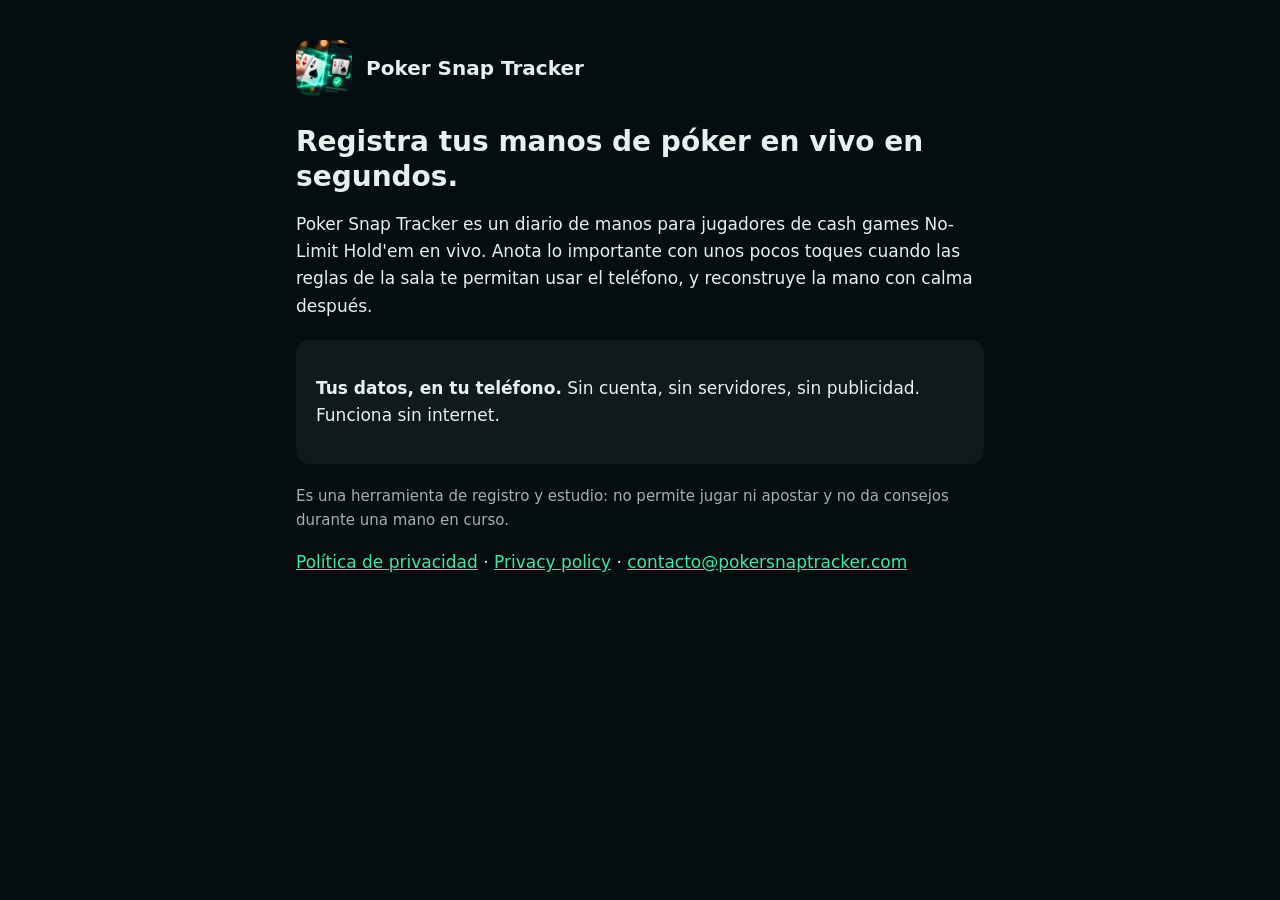
==== index.html @ eee24f44 "Sitio de Poker Snap Tracker y política de privacidad Co-Authored-By: Claude Opus 5.5 <noreply@anthro" ====
<!doctype html>
<html lang="es">
<head>
  <meta charset="utf-8">
  <meta name="viewport" content="width=device-width, initial-scale=1">
  <title>Poker Snap Tracker</title>
  <meta name="description" content="Registra tus manos de póker en vivo en segundos y revísalas después.">
  <link rel="icon" href="/icon.png">
  <link rel="stylesheet" href="/style.css">
</head>
<body>
<main>
  <header><img src="/icon.png" alt=""><a href="/">Poker Snap Tracker</a></header>
  <h1>Registra tus manos de póker en vivo en segundos.</h1>
  <p>Poker Snap Tracker es un diario de manos para jugadores de cash games No-Limit Hold'em en vivo. Anota lo importante con unos pocos toques cuando las reglas de la sala te permitan usar el teléfono, y reconstruye la mano con calma después.</p>
  <div class="card">
    <p><strong>Tus datos, en tu teléfono.</strong> Sin cuenta, sin servidores, sin publicidad. Funciona sin internet.</p>
  </div>
  <p class="muted">Es una herramienta de registro y estudio: no permite jugar ni apostar y no da consejos durante una mano en curso.</p>
  <p><a href="/privacidad/">Política de privacidad</a> · <a href="/privacy/">Privacy policy</a> · <a href="mailto:contacto@pokersnaptracker.com">contacto@pokersnaptracker.com</a></p>
</main>
</body>
</html>
---- style.css ----
:root {
  --bg: #050d0f;
  --card: #0e1a1c;
  --text: #e8f0ef;
  --muted: #9fb3b0;
  --accent: #3ee6a8;
}
* { box-sizing: border-box; }
body {
  margin: 0;
  background: var(--bg);
  color: var(--text);
  font: 17px/1.6 system-ui, -apple-system, "Segoe UI", Roboto, sans-serif;
}
main { max-width: 720px; margin: 0 auto; padding: 40px 16px 64px; }
header { display: flex; align-items: center; gap: 14px; margin-bottom: 28px; }
header img { width: 56px; height: 56px; border-radius: 14px; }
header a { color: var(--text); text-decoration: none; font-weight: 700; font-size: 20px; }
h1 { font-size: 28px; line-height: 1.25; margin: 0 0 8px; }
h2 { font-size: 19px; margin: 28px 0 6px; color: var(--accent); }
p, li { color: var(--text); }
.muted { color: var(--muted); font-size: 15px; }
a { color: var(--accent); }
ul { padding-left: 22px; }
.card { background: var(--card); border-radius: 14px; padding: 18px 20px; margin: 20px 0; }
nav.lang { margin-top: 36px; font-size: 15px; }
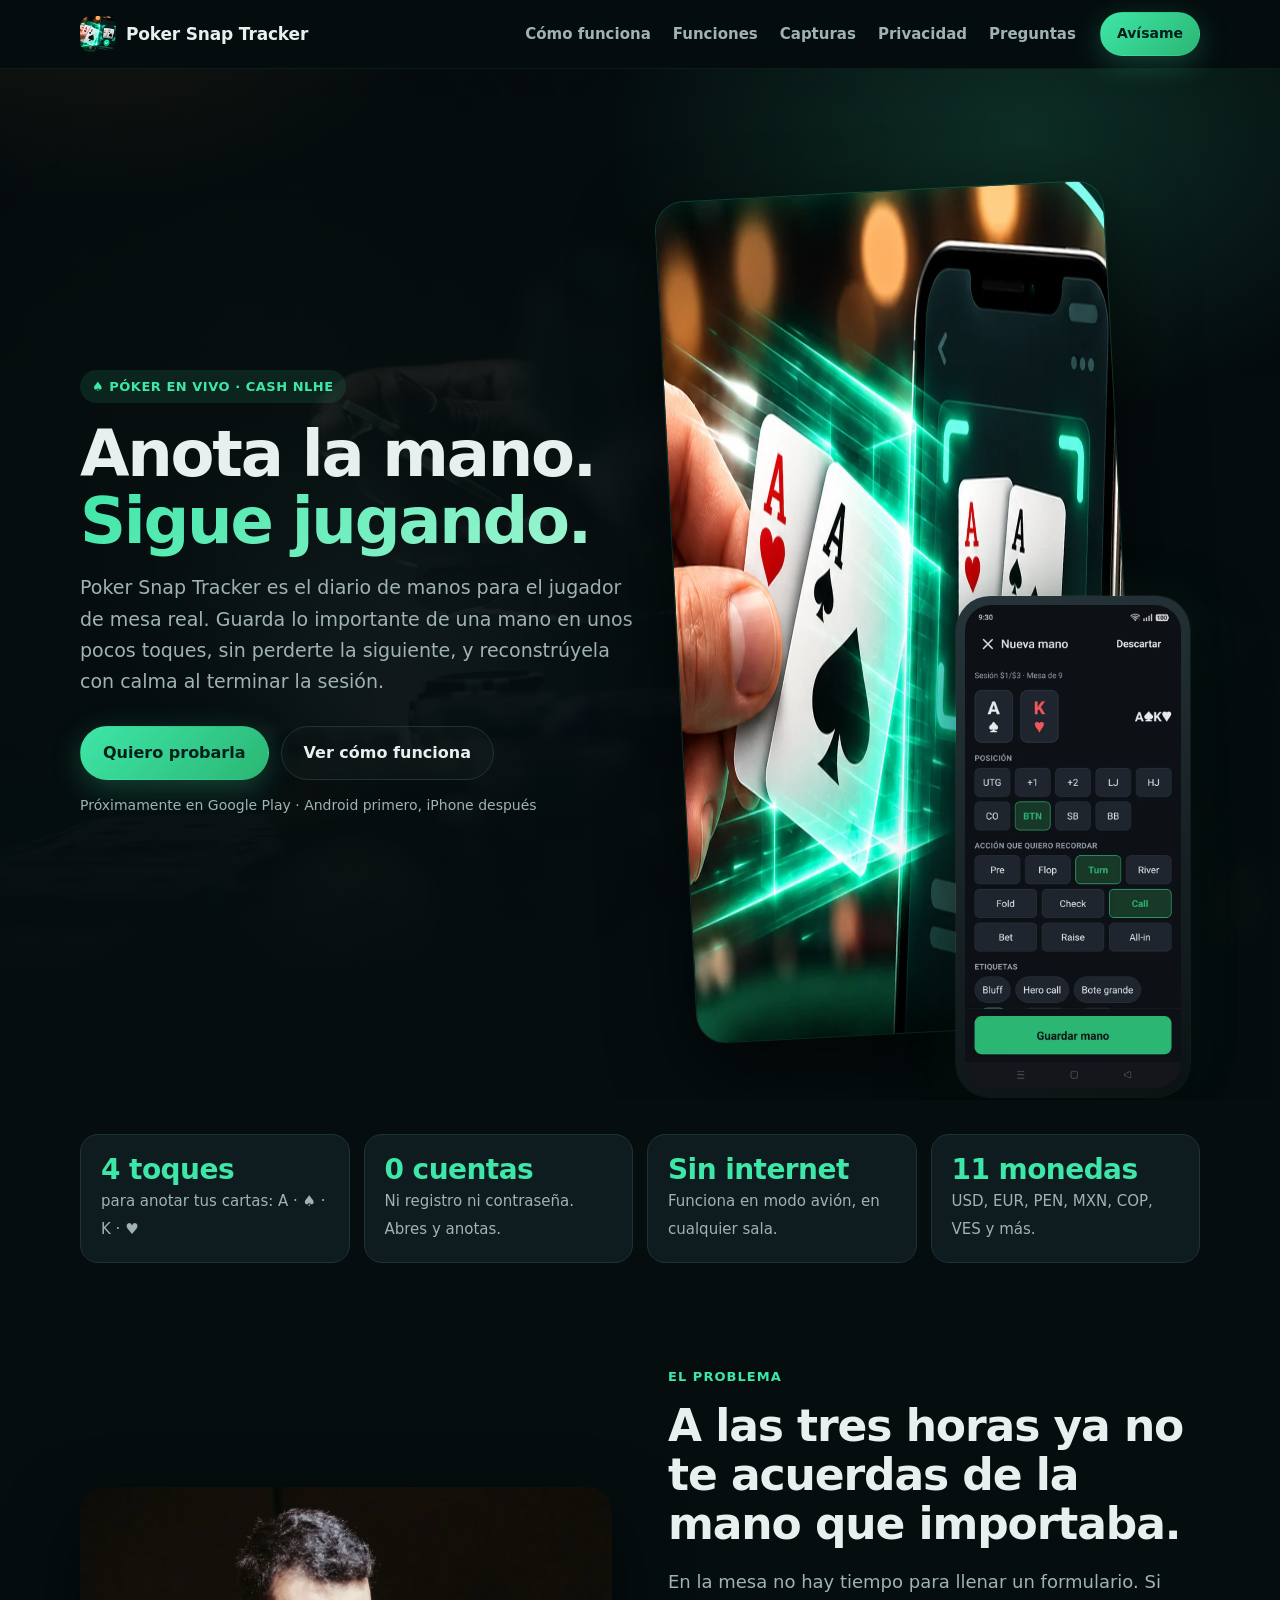
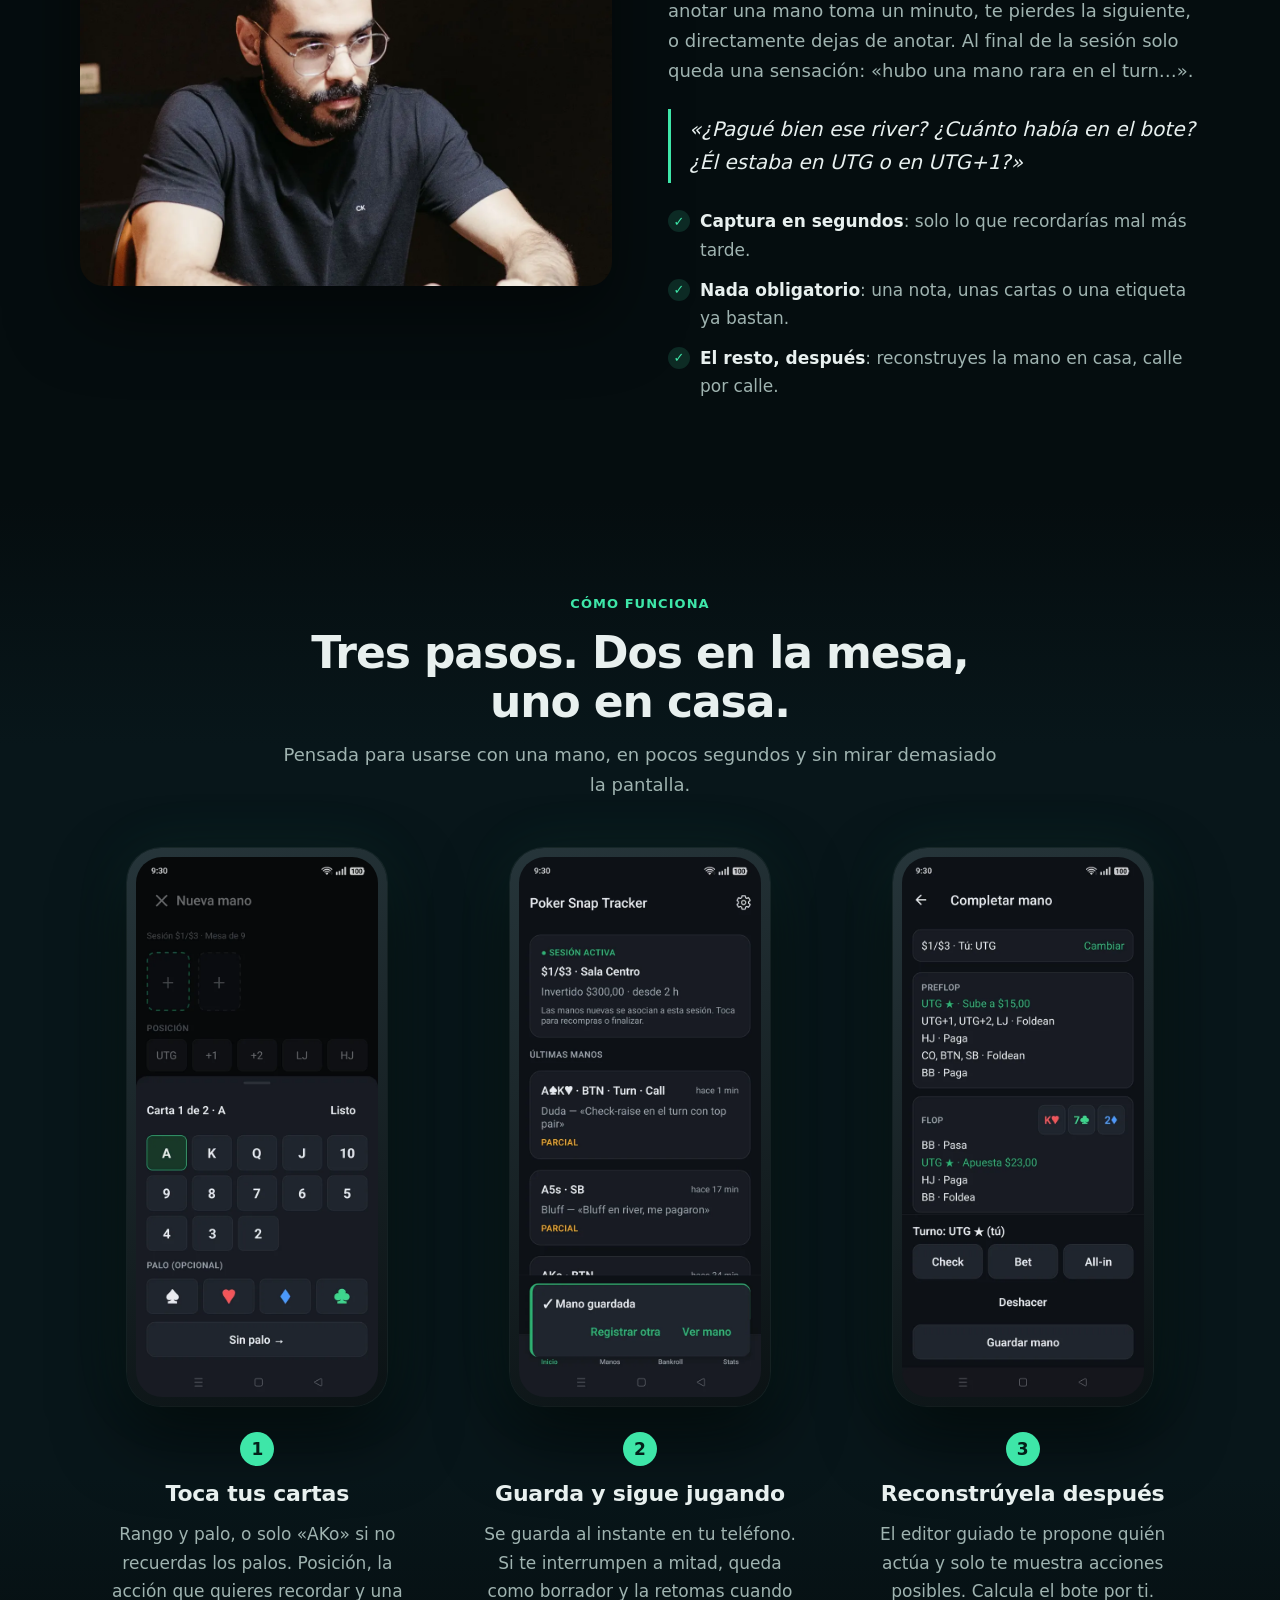
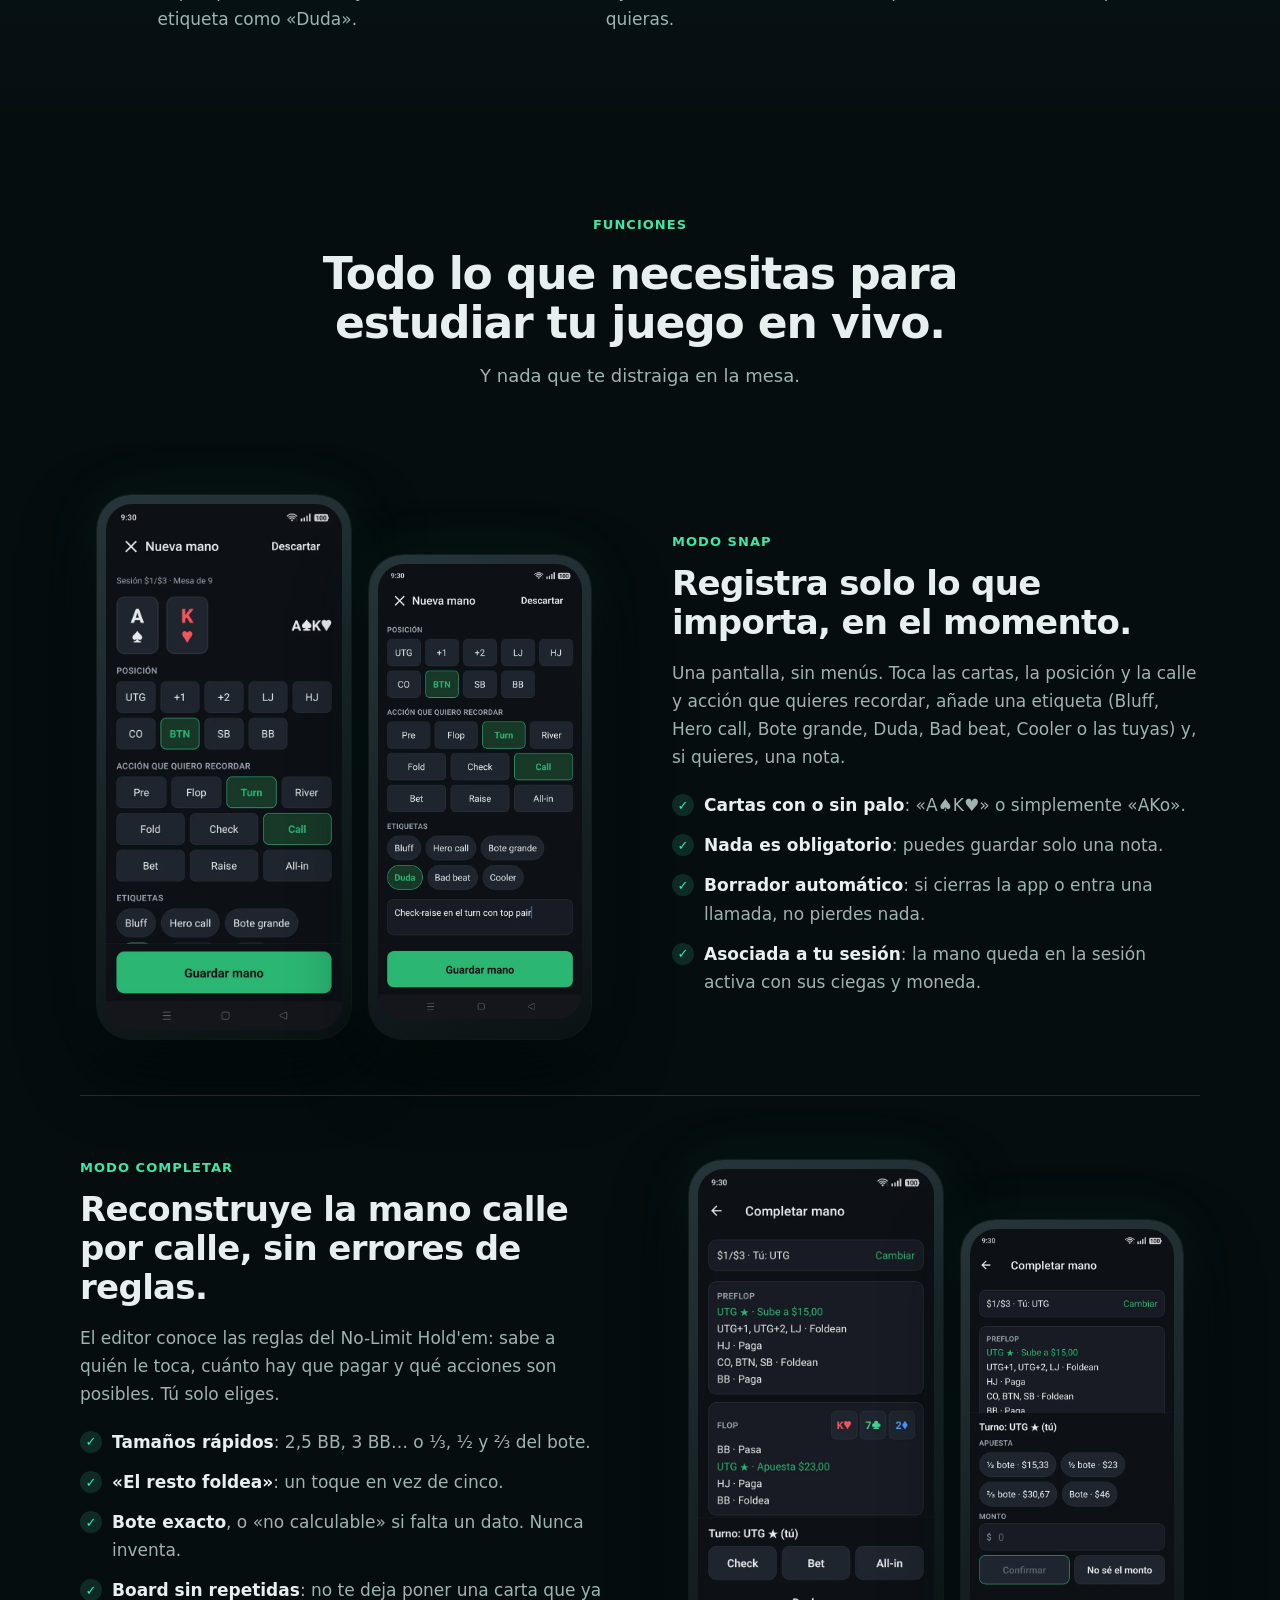
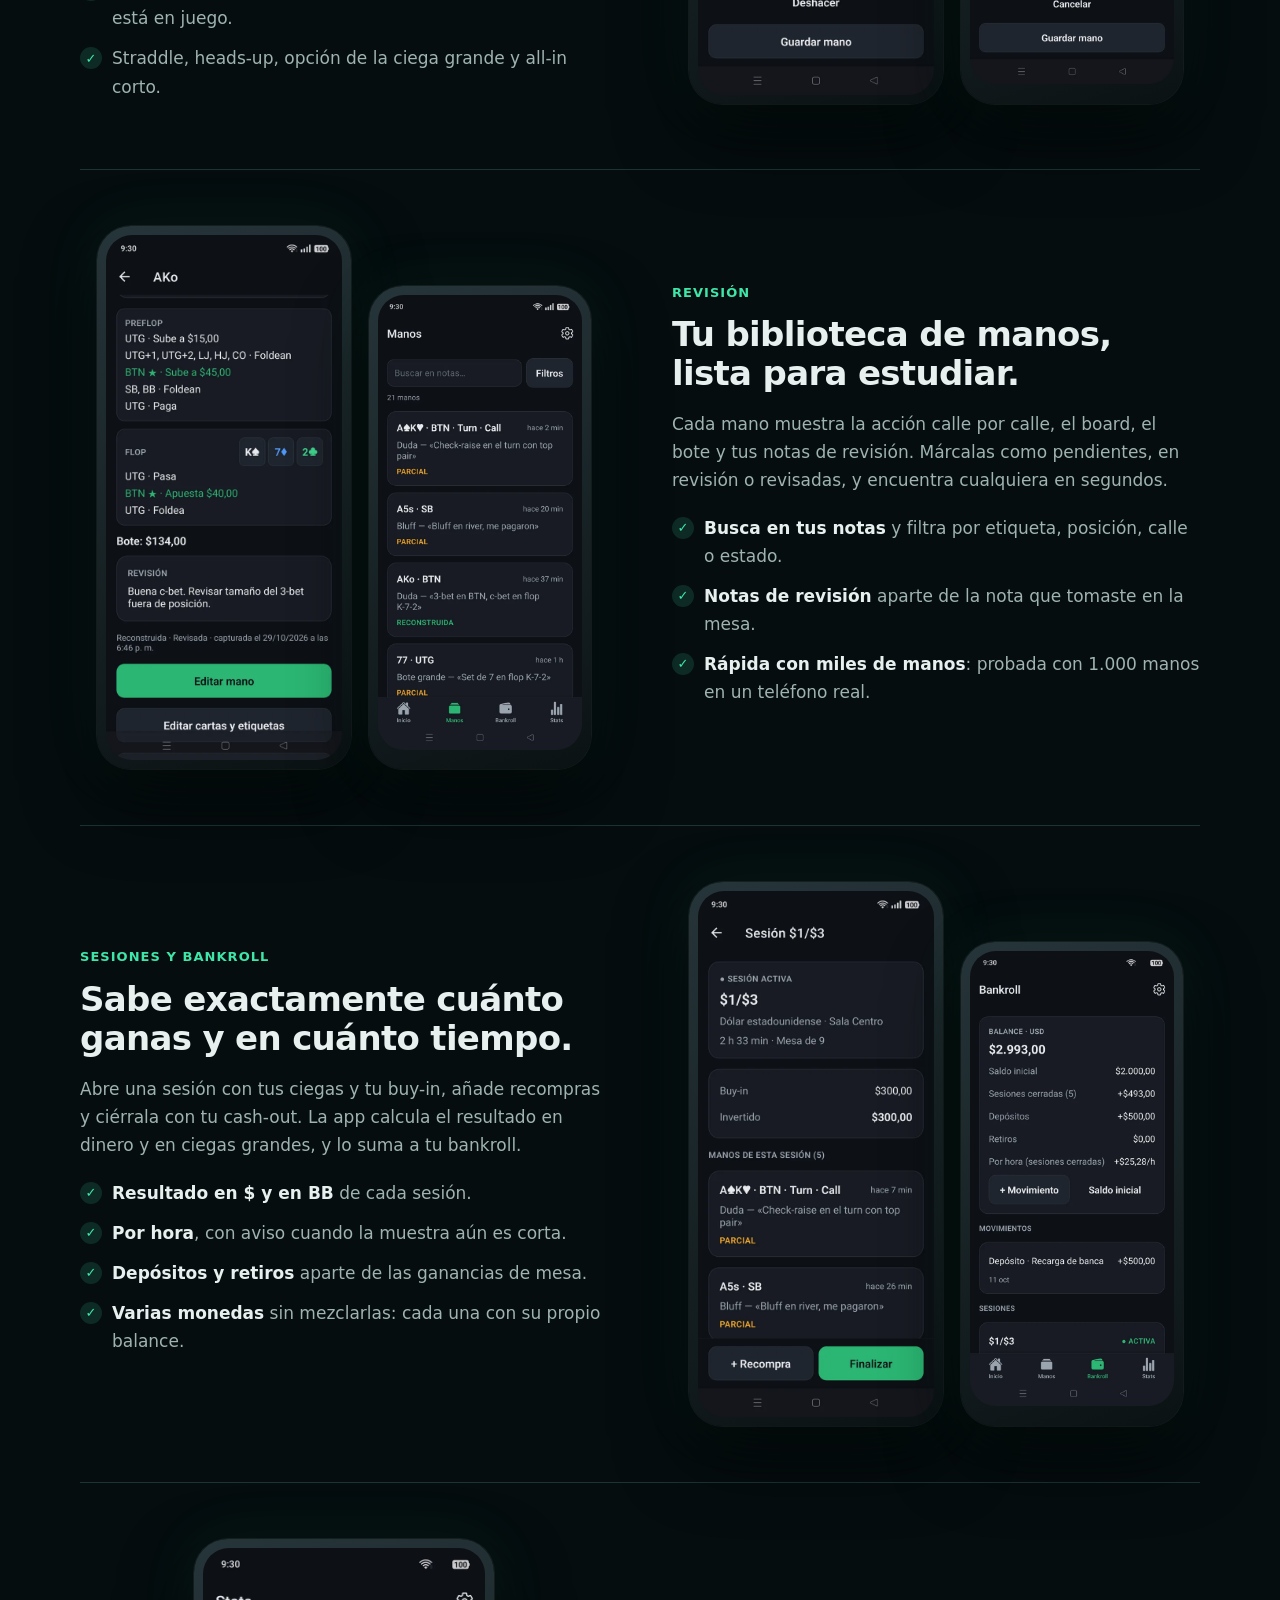
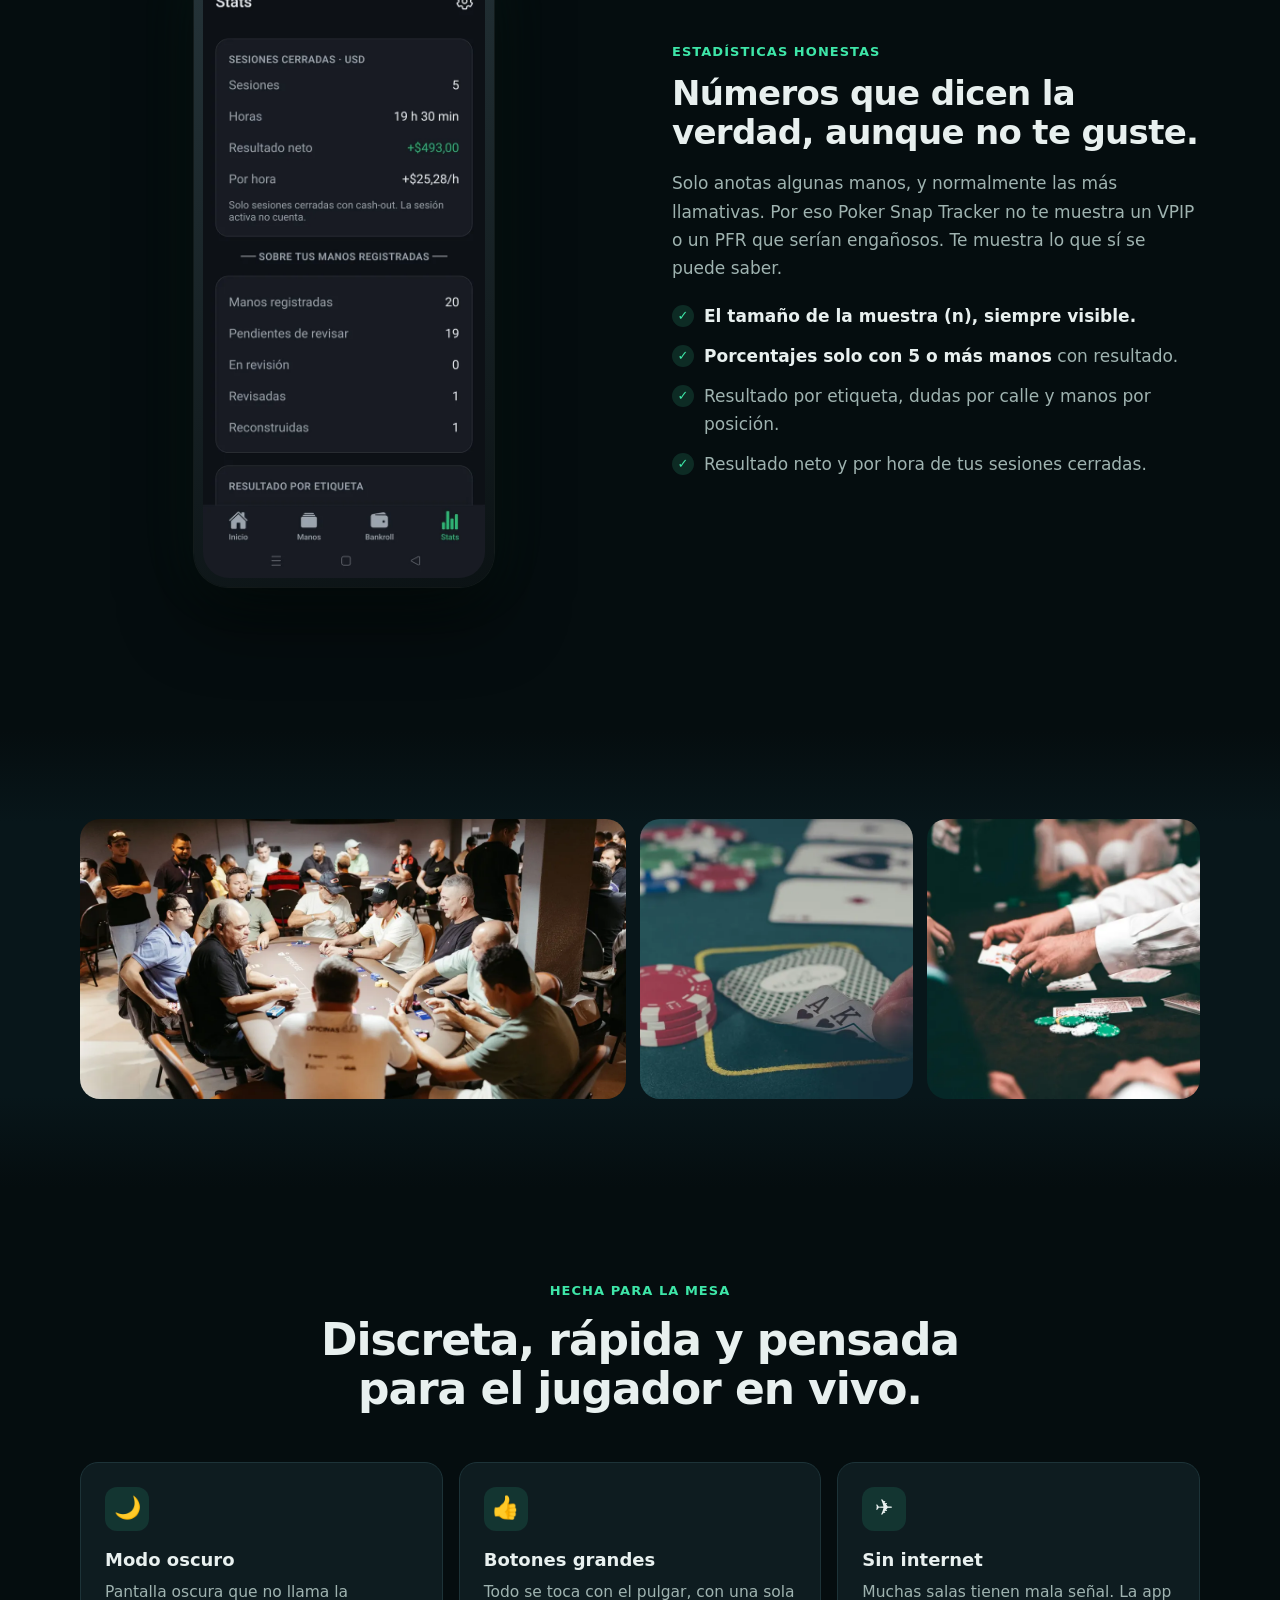
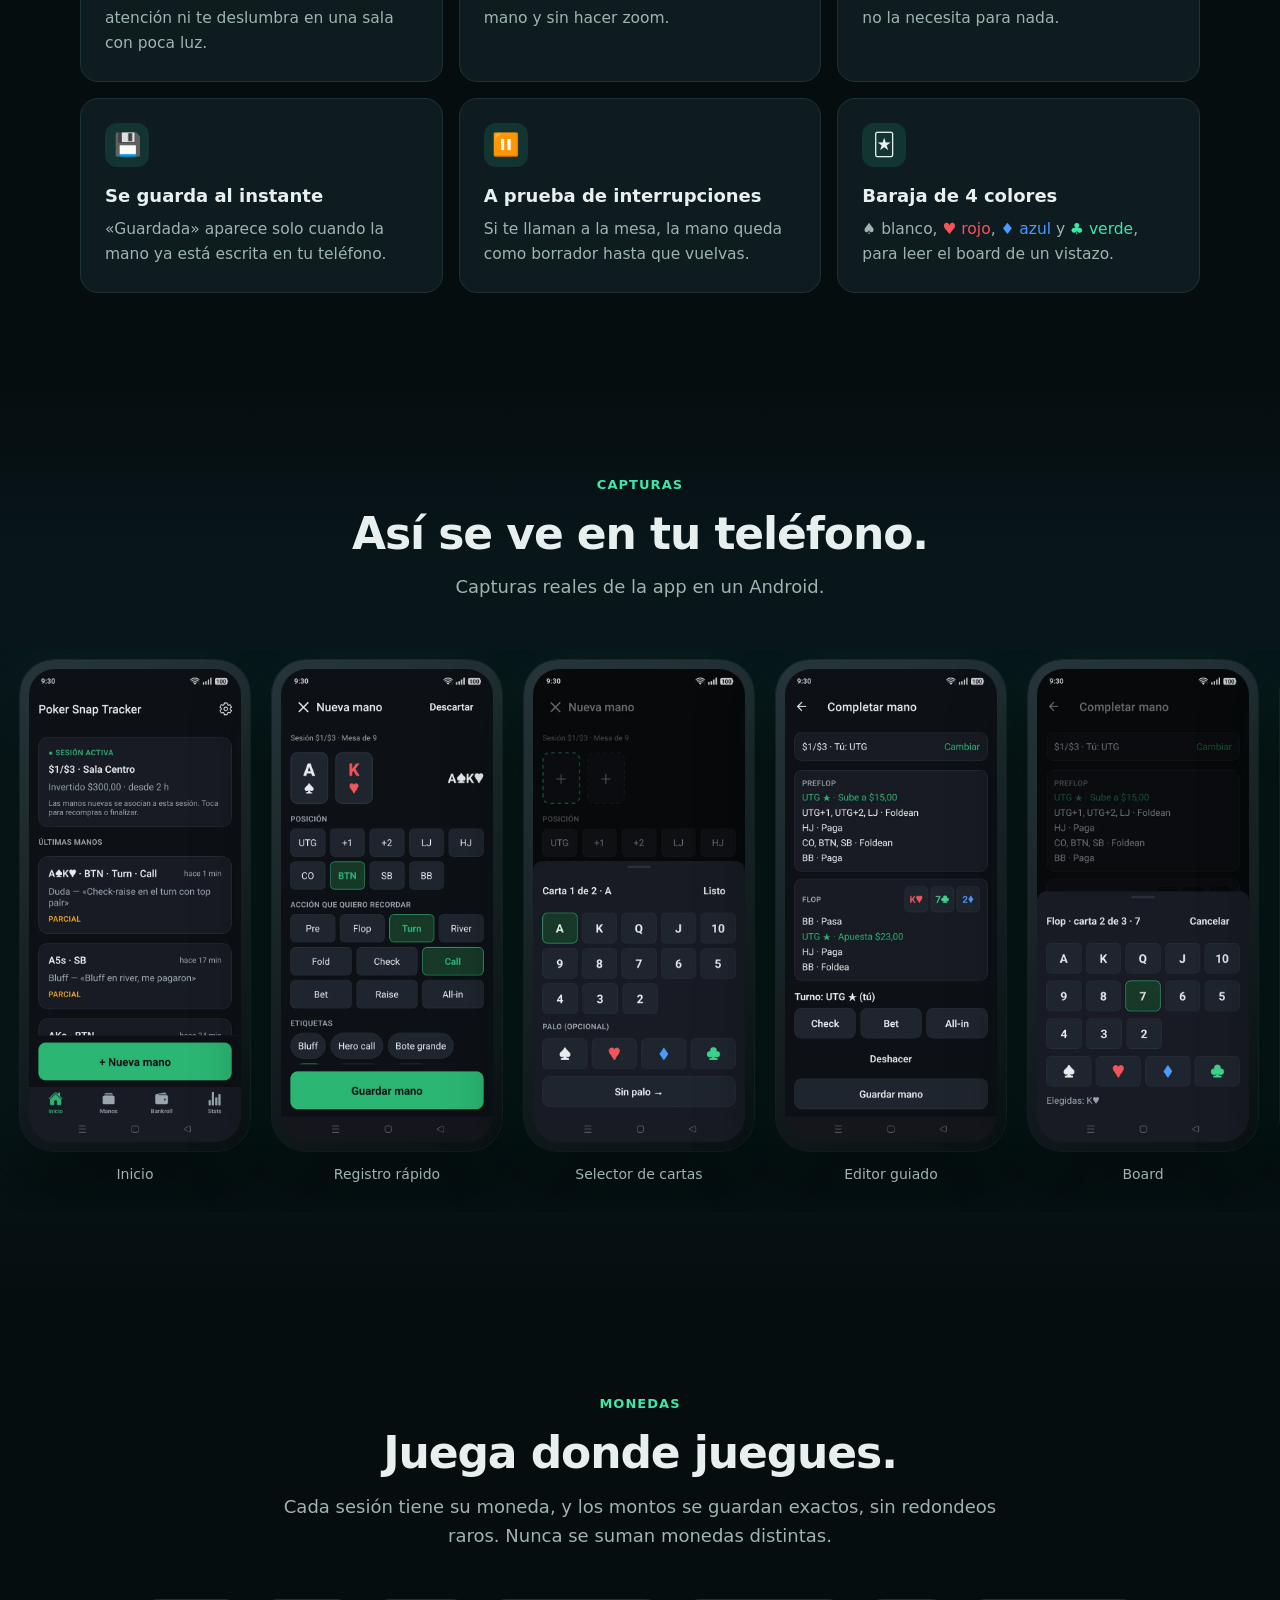
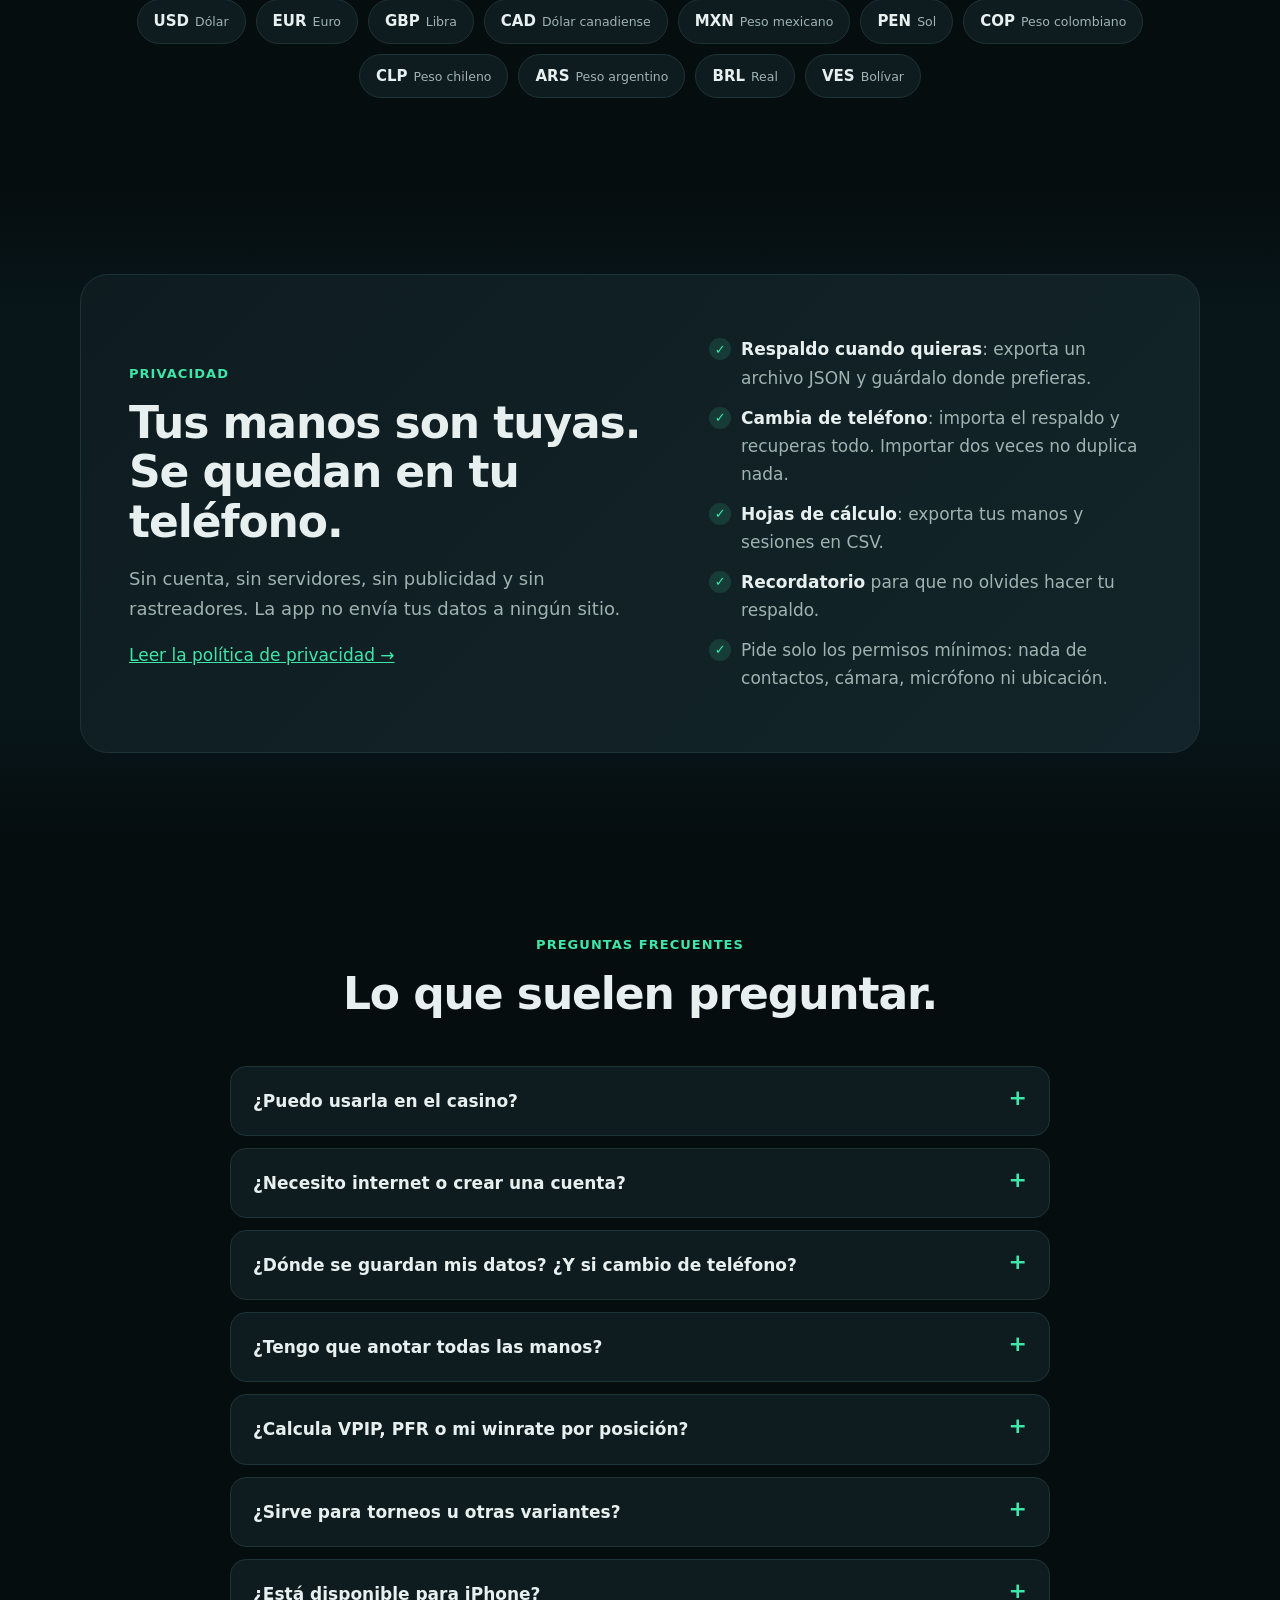
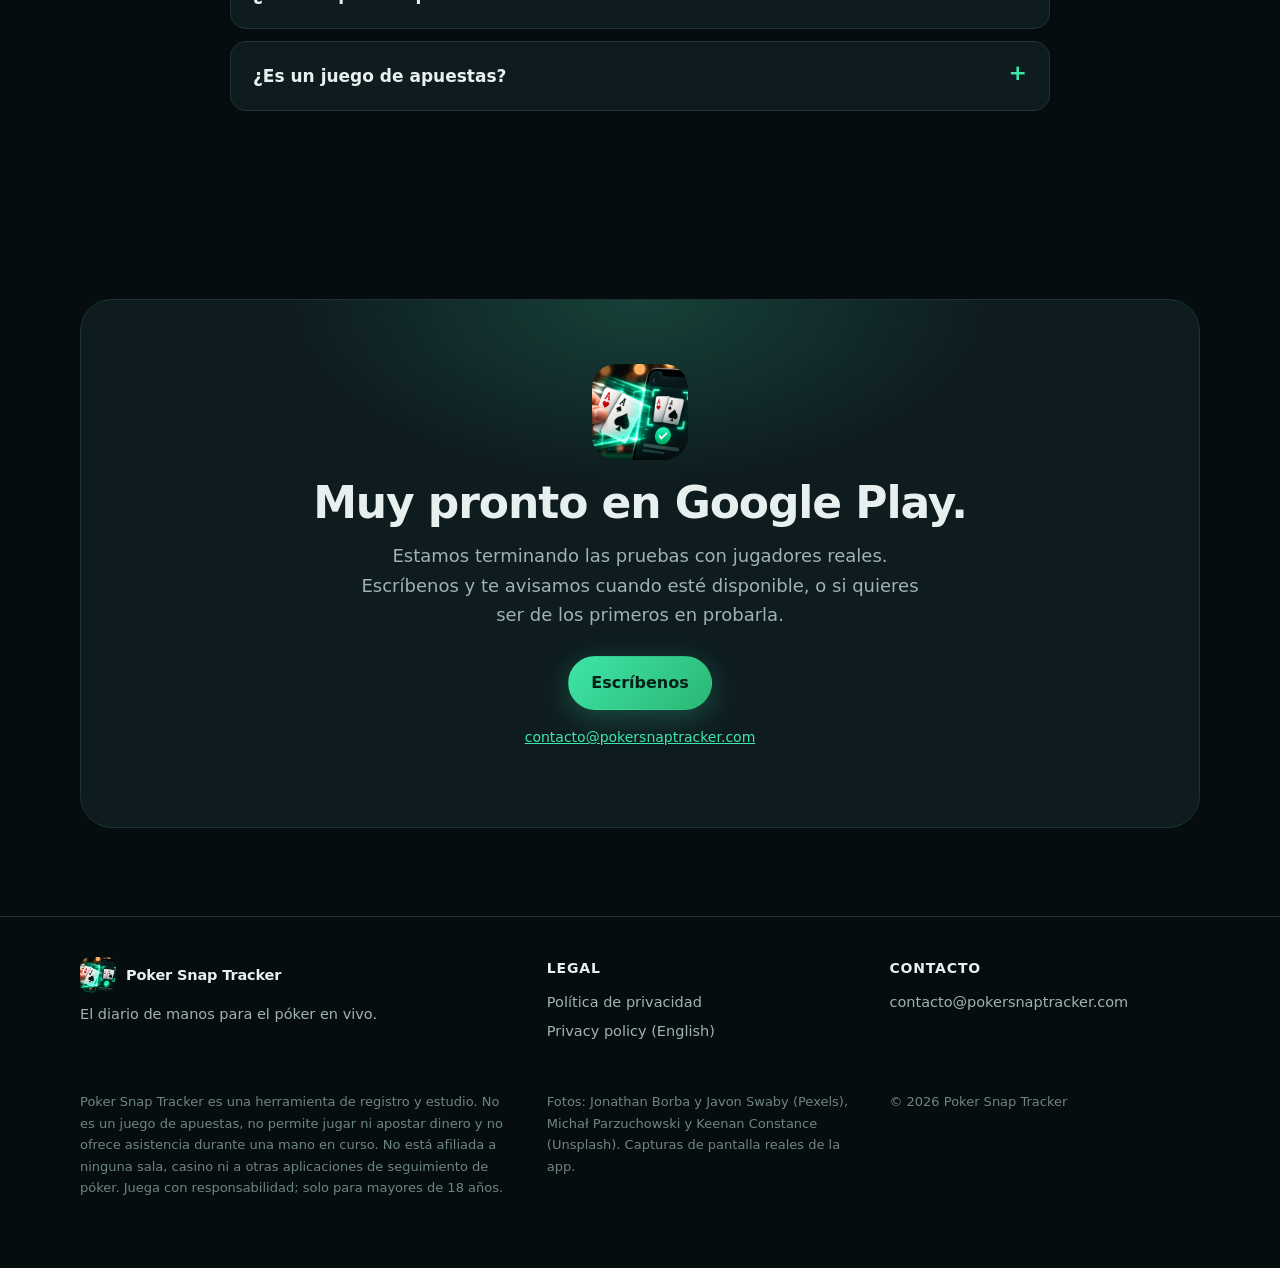
==== commit 57f16e7e: "Web completa: funciones, capturas reales, fotos y preguntas frecuentes Co-Authored-By: Claude Opus 5" ====
--- a/index.html
+++ b/index.html
@@ -3,21 +3,348 @@
 <head>
   <meta charset="utf-8">
   <meta name="viewport" content="width=device-width, initial-scale=1">
-  <title>Poker Snap Tracker</title>
-  <meta name="description" content="Registra tus manos de póker en vivo en segundos y revísalas después.">
+  <title>Poker Snap Tracker — Registra tus manos de póker en vivo en segundos</title>
+  <meta name="description" content="Diario de manos para póker en vivo (cash No-Limit Hold'em). Anota una mano en segundos en la mesa, reconstrúyela calle por calle después y lleva tus sesiones y tu bankroll. Sin cuenta y sin internet.">
+  <meta name="theme-color" content="#050d0f">
   <link rel="icon" href="/icon.png">
+  <link rel="apple-touch-icon" href="/icon.png">
+  <meta property="og:type" content="website">
+  <meta property="og:url" content="https://pokersnaptracker.com/">
+  <meta property="og:title" content="Poker Snap Tracker — Anota la mano. Sigue jugando.">
+  <meta property="og:description" content="Registra tus manos de póker en vivo en segundos y revísalas después. Sin cuenta, sin internet, tus datos en tu teléfono.">
+  <meta property="og:image" content="https://pokersnaptracker.com/img/og.jpg">
+  <meta name="twitter:card" content="summary_large_image">
   <link rel="stylesheet" href="/style.css">
 </head>
 <body>
-<main>
-  <header><img src="/icon.png" alt=""><a href="/">Poker Snap Tracker</a></header>
-  <h1>Registra tus manos de póker en vivo en segundos.</h1>
-  <p>Poker Snap Tracker es un diario de manos para jugadores de cash games No-Limit Hold'em en vivo. Anota lo importante con unos pocos toques cuando las reglas de la sala te permitan usar el teléfono, y reconstruye la mano con calma después.</p>
-  <div class="card">
-    <p><strong>Tus datos, en tu teléfono.</strong> Sin cuenta, sin servidores, sin publicidad. Funciona sin internet.</p>
-  </div>
-  <p class="muted">Es una herramienta de registro y estudio: no permite jugar ni apostar y no da consejos durante una mano en curso.</p>
-  <p><a href="/privacidad/">Política de privacidad</a> · <a href="/privacy/">Privacy policy</a> · <a href="mailto:contacto@pokersnaptracker.com">contacto@pokersnaptracker.com</a></p>
-</main>
+
+<nav class="nav">
+  <div class="wrap">
+    <a class="brand" href="/"><img src="/icon.png" alt="">Poker Snap Tracker</a>
+    <div class="nav-links">
+      <a href="#como-funciona">Cómo funciona</a>
+      <a href="#funciones">Funciones</a>
+      <a href="#capturas">Capturas</a>
+      <a href="#privacidad">Privacidad</a>
+      <a href="#preguntas">Preguntas</a>
+    </div>
+    <a class="btn btn-primary" href="#avisame">Avísame</a>
+  </div>
+</nav>
+
+<header class="hero">
+  <div class="hero-photo" style="background-image:url('/img/photo-table.webp')"></div>
+  <div class="wrap">
+    <div>
+      <span class="eyebrow">♠ Póker en vivo · Cash NLHE</span>
+      <h1>Anota la mano.<br><span class="hl">Sigue jugando.</span></h1>
+      <p class="lead">Poker Snap Tracker es el diario de manos para el jugador de mesa real. Guarda lo importante de una mano en unos pocos toques, sin perderte la siguiente, y reconstrúyela con calma al terminar la sesión.</p>
+      <div class="cta-row">
+        <a class="btn btn-primary" href="#avisame">Quiero probarla</a>
+        <a class="btn btn-ghost" href="#como-funciona">Ver cómo funciona</a>
+      </div>
+      <p class="cta-note">Próximamente en Google Play · Android primero, iPhone después</p>
+    </div>
+    <div class="hero-visual">
+      <img class="art" src="/img/hero-art.webp" alt="Una mano con dos ases que pasan a la pantalla de un teléfono, que confirma la mano guardada" width="1000" height="841">
+      <div class="phone"><img src="/img/snap-top.webp" alt="Pantalla de registro rápido con A♠ K♥ en el botón" loading="eager"></div>
+    </div>
+  </div>
+</header>
+
+<div class="facts">
+  <div class="wrap">
+    <div class="fact"><b>4 toques</b><span>para anotar tus cartas: A · ♠ · K · ♥</span></div>
+    <div class="fact"><b>0 cuentas</b><span>Ni registro ni contraseña. Abres y anotas.</span></div>
+    <div class="fact"><b>Sin internet</b><span>Funciona en modo avión, en cualquier sala.</span></div>
+    <div class="fact"><b>11 monedas</b><span>USD, EUR, PEN, MXN, COP, VES y más.</span></div>
+  </div>
+</div>
+
+<section class="problem">
+  <div class="wrap">
+    <div class="problem-photo" style="background-image:url('/img/photo-phone.webp');background-position:center 25%" role="img" aria-label="Jugador en una mesa de póker"></div>
+    <div>
+      <span class="tag">El problema</span>
+      <h2>A las tres horas ya no te acuerdas de la mano que importaba.</h2>
+      <p class="muted" style="font-size:18px">En la mesa no hay tiempo para llenar un formulario. Si anotar una mano toma un minuto, te pierdes la siguiente, o directamente dejas de anotar. Al final de la sesión solo queda una sensación: «hubo una mano rara en el turn…».</p>
+      <p class="quote">«¿Pagué bien ese river? ¿Cuánto había en el bote? ¿Él estaba en UTG o en UTG+1?»</p>
+      <ul class="checklist">
+        <li><b>Captura en segundos</b>: solo lo que recordarías mal más tarde.</li>
+        <li><b>Nada obligatorio</b>: una nota, unas cartas o una etiqueta ya bastan.</li>
+        <li><b>El resto, después</b>: reconstruyes la mano en casa, calle por calle.</li>
+      </ul>
+    </div>
+  </div>
+</section>
+
+<section id="como-funciona" class="alt">
+  <div class="wrap">
+    <div class="section-head">
+      <span class="tag">Cómo funciona</span>
+      <h2>Tres pasos. Dos en la mesa, uno en casa.</h2>
+      <p>Pensada para usarse con una mano, en pocos segundos y sin mirar demasiado la pantalla.</p>
+    </div>
+    <div class="steps">
+      <div class="step">
+        <div class="phone"><img src="/img/picker.webp" alt="Selector de cartas con rangos y palos" loading="lazy"></div>
+        <span class="step-num">1</span>
+        <h3>Toca tus cartas</h3>
+        <p>Rango y palo, o solo «AKo» si no recuerdas los palos. Posición, la acción que quieres recordar y una etiqueta como «Duda».</p>
+      </div>
+      <div class="step">
+        <div class="phone"><img src="/img/saved.webp" alt="Aviso de mano guardada en la pantalla de inicio" loading="lazy"></div>
+        <span class="step-num">2</span>
+        <h3>Guarda y sigue jugando</h3>
+        <p>Se guarda al instante en tu teléfono. Si te interrumpen a mitad, queda como borrador y la retomas cuando quieras.</p>
+      </div>
+      <div class="step">
+        <div class="phone"><img src="/img/editor-1.webp" alt="Editor guiado que reconstruye la mano calle por calle" loading="lazy"></div>
+        <span class="step-num">3</span>
+        <h3>Reconstrúyela después</h3>
+        <p>El editor guiado te propone quién actúa y solo te muestra acciones posibles. Calcula el bote por ti.</p>
+      </div>
+    </div>
+  </div>
+</section>
+
+<section id="funciones">
+  <div class="wrap">
+    <div class="section-head">
+      <span class="tag">Funciones</span>
+      <h2>Todo lo que necesitas para estudiar tu juego en vivo.</h2>
+      <p>Y nada que te distraiga en la mesa.</p>
+    </div>
+
+    <div class="feature">
+      <div class="feature-media">
+        <div class="phone"><img src="/img/snap-top.webp" alt="Registro rápido: cartas, posición y acción" loading="lazy"></div>
+        <div class="phone small"><img src="/img/snap-bottom.webp" alt="Registro rápido: etiquetas y nota" loading="lazy"></div>
+      </div>
+      <div>
+        <span class="tag">Modo SNAP</span>
+        <h3>Registra solo lo que importa, en el momento.</h3>
+        <p>Una pantalla, sin menús. Toca las cartas, la posición y la calle y acción que quieres recordar, añade una etiqueta (Bluff, Hero call, Bote grande, Duda, Bad beat, Cooler o las tuyas) y, si quieres, una nota.</p>
+        <ul class="checklist">
+          <li><b>Cartas con o sin palo</b>: «A♠K♥» o simplemente «AKo».</li>
+          <li><b>Nada es obligatorio</b>: puedes guardar solo una nota.</li>
+          <li><b>Borrador automático</b>: si cierras la app o entra una llamada, no pierdes nada.</li>
+          <li><b>Asociada a tu sesión</b>: la mano queda en la sesión activa con sus ciegas y moneda.</li>
+        </ul>
+      </div>
+    </div>
+
+    <div class="feature reverse">
+      <div class="feature-media">
+        <div class="phone"><img src="/img/editor-1.webp" alt="Editor guiado con preflop y flop" loading="lazy"></div>
+        <div class="phone small"><img src="/img/bet-sheet.webp" alt="Tamaños rápidos de apuesta por fracción del bote" loading="lazy"></div>
+      </div>
+      <div>
+        <span class="tag">Modo Completar</span>
+        <h3>Reconstruye la mano calle por calle, sin errores de reglas.</h3>
+        <p>El editor conoce las reglas del No-Limit Hold'em: sabe a quién le toca, cuánto hay que pagar y qué acciones son posibles. Tú solo eliges.</p>
+        <ul class="checklist">
+          <li><b>Tamaños rápidos</b>: 2,5 BB, 3 BB… o ⅓, ½ y ⅔ del bote.</li>
+          <li><b>«El resto foldea»</b>: un toque en vez de cinco.</li>
+          <li><b>Bote exacto</b>, o «no calculable» si falta un dato. Nunca inventa.</li>
+          <li><b>Board sin repetidas</b>: no te deja poner una carta que ya está en juego.</li>
+          <li>Straddle, heads-up, opción de la ciega grande y all-in corto.</li>
+        </ul>
+      </div>
+    </div>
+
+    <div class="feature">
+      <div class="feature-media">
+        <div class="phone"><img src="/img/detail-2.webp" alt="Detalle de una mano reconstruida con bote y notas de revisión" loading="lazy"></div>
+        <div class="phone small"><img src="/img/library.webp" alt="Biblioteca de manos con búsqueda y filtros" loading="lazy"></div>
+      </div>
+      <div>
+        <span class="tag">Revisión</span>
+        <h3>Tu biblioteca de manos, lista para estudiar.</h3>
+        <p>Cada mano muestra la acción calle por calle, el board, el bote y tus notas de revisión. Márcalas como pendientes, en revisión o revisadas, y encuentra cualquiera en segundos.</p>
+        <ul class="checklist">
+          <li><b>Busca en tus notas</b> y filtra por etiqueta, posición, calle o estado.</li>
+          <li><b>Notas de revisión</b> aparte de la nota que tomaste en la mesa.</li>
+          <li><b>Rápida con miles de manos</b>: probada con 1.000 manos en un teléfono real.</li>
+        </ul>
+      </div>
+    </div>
+
+    <div class="feature reverse">
+      <div class="feature-media">
+        <div class="phone"><img src="/img/session.webp" alt="Sesión activa con buy-in y manos asociadas" loading="lazy"></div>
+        <div class="phone small"><img src="/img/bankroll.webp" alt="Bankroll con saldo, sesiones y resultado por hora" loading="lazy"></div>
+      </div>
+      <div>
+        <span class="tag">Sesiones y bankroll</span>
+        <h3>Sabe exactamente cuánto ganas y en cuánto tiempo.</h3>
+        <p>Abre una sesión con tus ciegas y tu buy-in, añade recompras y ciérrala con tu cash-out. La app calcula el resultado en dinero y en ciegas grandes, y lo suma a tu bankroll.</p>
+        <ul class="checklist">
+          <li><b>Resultado en $ y en BB</b> de cada sesión.</li>
+          <li><b>Por hora</b>, con aviso cuando la muestra aún es corta.</li>
+          <li><b>Depósitos y retiros</b> aparte de las ganancias de mesa.</li>
+          <li><b>Varias monedas</b> sin mezclarlas: cada una con su propio balance.</li>
+        </ul>
+      </div>
+    </div>
+
+    <div class="feature">
+      <div class="feature-media single">
+        <div class="phone"><img src="/img/stats.webp" alt="Estadísticas por etiqueta con tamaño de muestra" loading="lazy"></div>
+      </div>
+      <div>
+        <span class="tag">Estadísticas honestas</span>
+        <h3>Números que dicen la verdad, aunque no te guste.</h3>
+        <p>Solo anotas algunas manos, y normalmente las más llamativas. Por eso Poker Snap Tracker no te muestra un VPIP o un PFR que serían engañosos. Te muestra lo que sí se puede saber.</p>
+        <ul class="checklist">
+          <li><b>El tamaño de la muestra (n), siempre visible.</b></li>
+          <li><b>Porcentajes solo con 5 o más manos</b> con resultado.</li>
+          <li>Resultado por etiqueta, dudas por calle y manos por posición.</li>
+          <li>Resultado neto y por hora de tus sesiones cerradas.</li>
+        </ul>
+      </div>
+    </div>
+  </div>
+</section>
+
+<section class="alt" aria-label="Fotos">
+  <div class="wrap">
+    <div class="photo-band">
+      <div style="background-image:url('/img/photo-room.webp')" role="img" aria-label="Jugadores en una sala de póker en vivo"></div>
+      <div style="background-image:url('/img/photo-cards.webp')" role="img" aria-label="Jugador mirando sus cartas: as y rey"></div>
+      <div style="background-image:url('/img/photo-chips.webp')" role="img" aria-label="Jugadores con cartas y fichas en la mesa"></div>
+    </div>
+  </div>
+</section>
+
+<section>
+  <div class="wrap">
+    <div class="section-head">
+      <span class="tag">Hecha para la mesa</span>
+      <h2>Discreta, rápida y pensada para el jugador en vivo.</h2>
+    </div>
+    <div class="grid">
+      <div class="card"><div class="ico">🌙</div><h4>Modo oscuro</h4><p>Pantalla oscura que no llama la atención ni te deslumbra en una sala con poca luz.</p></div>
+      <div class="card"><div class="ico">👍</div><h4>Botones grandes</h4><p>Todo se toca con el pulgar, con una sola mano y sin hacer zoom.</p></div>
+      <div class="card"><div class="ico">✈️</div><h4>Sin internet</h4><p>Muchas salas tienen mala señal. La app no la necesita para nada.</p></div>
+      <div class="card"><div class="ico">💾</div><h4>Se guarda al instante</h4><p>«Guardada» aparece solo cuando la mano ya está escrita en tu teléfono.</p></div>
+      <div class="card"><div class="ico">⏸️</div><h4>A prueba de interrupciones</h4><p>Si te llaman a la mesa, la mano queda como borrador hasta que vuelvas.</p></div>
+      <div class="card"><div class="ico">🃏</div><h4>Baraja de 4 colores</h4><p>♠ blanco, <span style="color:var(--red)">♥ rojo</span>, <span style="color:var(--blue)">♦ azul</span> y <span style="color:var(--accent)">♣ verde</span>, para leer el board de un vistazo.</p></div>
+    </div>
+  </div>
+</section>
+
+<section id="capturas" class="alt">
+  <div class="wrap">
+    <div class="section-head">
+      <span class="tag">Capturas</span>
+      <h2>Así se ve en tu teléfono.</h2>
+      <p>Capturas reales de la app en un Android.</p>
+    </div>
+  </div>
+  <div class="gallery">
+    <figure><div class="phone"><img src="/img/home.webp" alt="Inicio con sesión activa y últimas manos" loading="lazy"></div><figcaption>Inicio</figcaption></figure>
+    <figure><div class="phone"><img src="/img/snap-top.webp" alt="Registro rápido" loading="lazy"></div><figcaption>Registro rápido</figcaption></figure>
+    <figure><div class="phone"><img src="/img/picker.webp" alt="Selector de cartas" loading="lazy"></div><figcaption>Selector de cartas</figcaption></figure>
+    <figure><div class="phone"><img src="/img/editor-1.webp" alt="Editor guiado" loading="lazy"></div><figcaption>Editor guiado</figcaption></figure>
+    <figure><div class="phone"><img src="/img/board-picker.webp" alt="Selector del board" loading="lazy"></div><figcaption>Board</figcaption></figure>
+    <figure><div class="phone"><img src="/img/detail-1.webp" alt="Detalle de la mano" loading="lazy"></div><figcaption>Detalle de la mano</figcaption></figure>
+    <figure><div class="phone"><img src="/img/library.webp" alt="Biblioteca" loading="lazy"></div><figcaption>Biblioteca</figcaption></figure>
+    <figure><div class="phone"><img src="/img/session.webp" alt="Sesión" loading="lazy"></div><figcaption>Sesión</figcaption></figure>
+    <figure><div class="phone"><img src="/img/bankroll.webp" alt="Bankroll" loading="lazy"></div><figcaption>Bankroll</figcaption></figure>
+    <figure><div class="phone"><img src="/img/stats-2.webp" alt="Estadísticas" loading="lazy"></div><figcaption>Estadísticas</figcaption></figure>
+  </div>
+</section>
+
+<section>
+  <div class="wrap">
+    <div class="section-head">
+      <span class="tag">Monedas</span>
+      <h2>Juega donde juegues.</h2>
+      <p>Cada sesión tiene su moneda, y los montos se guardan exactos, sin redondeos raros. Nunca se suman monedas distintas.</p>
+    </div>
+    <div class="chips">
+      <span class="chip">USD<small>Dólar</small></span><span class="chip">EUR<small>Euro</small></span><span class="chip">GBP<small>Libra</small></span>
+      <span class="chip">CAD<small>Dólar canadiense</small></span><span class="chip">MXN<small>Peso mexicano</small></span><span class="chip">PEN<small>Sol</small></span>
+      <span class="chip">COP<small>Peso colombiano</small></span><span class="chip">CLP<small>Peso chileno</small></span><span class="chip">ARS<small>Peso argentino</small></span>
+      <span class="chip">BRL<small>Real</small></span><span class="chip">VES<small>Bolívar</small></span>
+    </div>
+  </div>
+</section>
+
+<section id="privacidad" class="alt">
+  <div class="wrap">
+    <div class="privacy-box">
+      <div>
+        <span class="tag">Privacidad</span>
+        <h2>Tus manos son tuyas. Se quedan en tu teléfono.</h2>
+        <p class="muted" style="font-size:18px">Sin cuenta, sin servidores, sin publicidad y sin rastreadores. La app no envía tus datos a ningún sitio.</p>
+        <a href="/privacidad/">Leer la política de privacidad →</a>
+      </div>
+      <ul class="checklist">
+        <li><b>Respaldo cuando quieras</b>: exporta un archivo JSON y guárdalo donde prefieras.</li>
+        <li><b>Cambia de teléfono</b>: importa el respaldo y recuperas todo. Importar dos veces no duplica nada.</li>
+        <li><b>Hojas de cálculo</b>: exporta tus manos y sesiones en CSV.</li>
+        <li><b>Recordatorio</b> para que no olvides hacer tu respaldo.</li>
+        <li>Pide solo los permisos mínimos: nada de contactos, cámara, micrófono ni ubicación.</li>
+      </ul>
+    </div>
+  </div>
+</section>
+
+<section id="preguntas">
+  <div class="wrap">
+    <div class="section-head">
+      <span class="tag">Preguntas frecuentes</span>
+      <h2>Lo que suelen preguntar.</h2>
+    </div>
+    <div class="faq">
+      <details><summary>¿Puedo usarla en el casino?</summary><p>Depende de las normas de cada sala: muchas permiten usar el teléfono entre manos y otras no lo permiten en la mesa. Úsala solo cuando las reglas de la sala lo permitan. Poker Snap Tracker sirve para registrar y estudiar después: no da consejos ni ayuda durante una mano en curso.</p></details>
+      <details><summary>¿Necesito internet o crear una cuenta?</summary><p>No. La app funciona completa sin conexión y sin registrarte. Abres la app y anotas.</p></details>
+      <details><summary>¿Dónde se guardan mis datos? ¿Y si cambio de teléfono?</summary><p>Solo en tu teléfono. Para no perderlos, exporta un respaldo (archivo JSON) desde Ajustes y guárdalo donde quieras. En el teléfono nuevo lo importas y recuperas todas tus manos, sesiones y movimientos. Si desinstalas la app sin respaldo, los datos se pierden.</p></details>
+      <details><summary>¿Tengo que anotar todas las manos?</summary><p>No, y no es la idea. Anota las que quieras revisar: una duda, un bluff, un bote grande, un bad beat. Puedes guardar una mano solo con una nota y completarla después.</p></details>
+      <details><summary>¿Calcula VPIP, PFR o mi winrate por posición?</summary><p>No. Esas estadísticas necesitan todas las manos que juegas, y en vivo solo anotas algunas, casi siempre las más llamativas. Calcularlas daría números engañosos. La app te muestra resultados por sesión, por hora y conteos sobre tus manos registradas, siempre con el tamaño de la muestra.</p></details>
+      <details><summary>¿Sirve para torneos u otras variantes?</summary><p>La primera versión está hecha para cash games de No-Limit Texas Hold'em en vivo. Torneos y otras variantes podrían llegar más adelante.</p></details>
+      <details><summary>¿Está disponible para iPhone?</summary><p>Primero llegará a Android, en Google Play. La versión para iPhone vendrá después.</p></details>
+      <details><summary>¿Es un juego de apuestas?</summary><p>No. Es una herramienta de registro y estudio. No permite jugar, apostar ni depositar dinero.</p></details>
+    </div>
+  </div>
+</section>
+
+<section id="avisame" class="final">
+  <div class="wrap">
+    <div class="final-box">
+      <img src="/icon.png" alt="">
+      <h2>Muy pronto en Google Play.</h2>
+      <p class="muted" style="font-size:18px;max-width:560px;margin:0 auto 26px">Estamos terminando las pruebas con jugadores reales. Escríbenos y te avisamos cuando esté disponible, o si quieres ser de los primeros en probarla.</p>
+      <a class="btn btn-primary" href="mailto:contacto@pokersnaptracker.com?subject=Quiero%20probar%20Poker%20Snap%20Tracker">Escríbenos</a>
+      <p class="cta-note" style="margin-top:16px"><a href="mailto:contacto@pokersnaptracker.com">contacto@pokersnaptracker.com</a></p>
+    </div>
+  </div>
+</section>
+
+<footer>
+  <div class="wrap">
+    <div>
+      <a class="brand" href="/" style="margin:0 0 10px"><img src="/icon.png" alt="">Poker Snap Tracker</a>
+      <p style="margin:0">El diario de manos para el póker en vivo.</p>
+    </div>
+    <div>
+      <h5>Legal</h5>
+      <a href="/privacidad/">Política de privacidad</a>
+      <a href="/privacy/">Privacy policy (English)</a>
+    </div>
+    <div>
+      <h5>Contacto</h5>
+      <a href="mailto:contacto@pokersnaptracker.com">contacto@pokersnaptracker.com</a>
+    </div>
+  </div>
+  <div class="wrap legal">
+    <p>Poker Snap Tracker es una herramienta de registro y estudio. No es un juego de apuestas, no permite jugar ni apostar dinero y no ofrece asistencia durante una mano en curso. No está afiliada a ninguna sala, casino ni a otras aplicaciones de seguimiento de póker. Juega con responsabilidad; solo para mayores de 18 años.</p>
+    <p>Fotos: Jonathan Borba y Javon Swaby (Pexels), Michał Parzuchowski y Keenan Constance (Unsplash). Capturas de pantalla reales de la app.</p>
+    <p>© 2026 Poker Snap Tracker</p>
+  </div>
+</footer>
+
 </body>
 </html>
--- a/style.css
+++ b/style.css
@@ -1,26 +1,215 @@
+/* Poker Snap Tracker — sitio (sin dependencias externas ni rastreadores) */
 :root {
   --bg: #050d0f;
-  --card: #0e1a1c;
+  --bg-2: #08161a;
+  --card: #0e1c20;
+  --card-2: #13252a;
+  --line: #1d3338;
   --text: #e8f0ef;
   --muted: #9fb3b0;
   --accent: #3ee6a8;
+  --accent-2: #2bb673;
+  --red: #f2555a;
+  --blue: #4c9aff;
+  --radius: 18px;
+  --max: 1160px;
+  --font: system-ui, -apple-system, "Segoe UI", Roboto, "Helvetica Neue", Arial, sans-serif;
 }
 * { box-sizing: border-box; }
+html { scroll-behavior: smooth; }
 body {
   margin: 0;
   background: var(--bg);
   color: var(--text);
-  font: 17px/1.6 system-ui, -apple-system, "Segoe UI", Roboto, sans-serif;
-}
-main { max-width: 720px; margin: 0 auto; padding: 40px 16px 64px; }
-header { display: flex; align-items: center; gap: 14px; margin-bottom: 28px; }
-header img { width: 56px; height: 56px; border-radius: 14px; }
-header a { color: var(--text); text-decoration: none; font-weight: 700; font-size: 20px; }
-h1 { font-size: 28px; line-height: 1.25; margin: 0 0 8px; }
-h2 { font-size: 19px; margin: 28px 0 6px; color: var(--accent); }
-p, li { color: var(--text); }
+  font: 17px/1.65 var(--font);
+  -webkit-font-smoothing: antialiased;
+  overflow-x: hidden;
+}
+img { max-width: 100%; display: block; }
+a { color: var(--accent); }
+.wrap { max-width: var(--max); margin: 0 auto; padding: 0 20px; }
+
+/* Navegación */
+.nav {
+  position: sticky; top: 0; z-index: 20;
+  background: rgba(5, 13, 15, 0.82);
+  backdrop-filter: blur(12px); -webkit-backdrop-filter: blur(12px);
+  border-bottom: 1px solid rgba(62, 230, 168, 0.08);
+}
+.nav .wrap { display: flex; align-items: center; gap: 24px; height: 68px; }
+.brand { display: flex; align-items: center; gap: 10px; color: var(--text); text-decoration: none; font-weight: 800; letter-spacing: -0.01em; }
+.brand img { width: 36px; height: 36px; border-radius: 10px; }
+.nav-links { display: flex; gap: 22px; margin-left: auto; }
+.nav-links a { color: var(--muted); text-decoration: none; font-size: 15px; font-weight: 600; }
+.nav-links a:hover { color: var(--text); }
+.btn {
+  display: inline-flex; align-items: center; justify-content: center; gap: 8px;
+  padding: 13px 22px; border-radius: 999px; font-weight: 700; font-size: 16px;
+  text-decoration: none; border: 1px solid transparent; cursor: pointer; white-space: nowrap;
+}
+.btn-primary { background: linear-gradient(135deg, var(--accent), var(--accent-2)); color: #03201a; box-shadow: 0 8px 30px rgba(62, 230, 168, 0.25); }
+.btn-ghost { border-color: var(--line); color: var(--text); background: rgba(255, 255, 255, 0.02); }
+.btn-ghost:hover { border-color: var(--accent); }
+.nav .btn { padding: 9px 16px; font-size: 14px; }
+
+/* Hero */
+.hero { position: relative; padding: 72px 0 40px; overflow: hidden; }
+.hero::before {
+  content: ""; position: absolute; inset: -20% -10% auto -10%; height: 900px; z-index: -1;
+  background:
+    radial-gradient(600px 400px at 75% 30%, rgba(62, 230, 168, 0.16), transparent 70%),
+    radial-gradient(500px 360px at 15% 10%, rgba(255, 170, 70, 0.08), transparent 70%);
+}
+.hero-photo { position: absolute; inset: 0; z-index: -2; background-size: cover; background-position: center; opacity: 0.22; }
+.hero-photo::after { content: ""; position: absolute; inset: 0; background: linear-gradient(180deg, rgba(5,13,15,.3), var(--bg) 92%); }
+.hero .wrap { display: grid; grid-template-columns: 1.05fr 0.95fr; gap: 48px; align-items: center; }
+.eyebrow {
+  display: inline-flex; align-items: center; gap: 8px; padding: 6px 12px; border-radius: 999px;
+  background: rgba(62, 230, 168, 0.1); color: var(--accent); font-size: 13px; font-weight: 700; letter-spacing: 0.04em; text-transform: uppercase;
+}
+h1 { font-size: clamp(38px, 5.6vw, 64px); line-height: 1.04; letter-spacing: -0.035em; margin: 18px 0 18px; }
+h1 .hl { background: linear-gradient(135deg, var(--accent), #9ff5d2); -webkit-background-clip: text; background-clip: text; color: transparent; }
+.lead { font-size: 19px; color: var(--muted); max-width: 560px; margin: 0 0 28px; }
+.cta-row { display: flex; flex-wrap: wrap; gap: 12px; align-items: center; }
+.cta-note { color: var(--muted); font-size: 14px; margin-top: 14px; }
+.hero-visual { position: relative; display: flex; justify-content: center; padding: 48px 0 30px; }
+.hero-visual .art { width: 88%; border-radius: 28px; transform: rotate(-3deg) translate(-10%, 0); box-shadow: 0 30px 80px rgba(0,0,0,.6), 0 0 0 1px rgba(62,230,168,.25); }
+.hero-visual .phone { position: absolute; right: 2%; bottom: -4%; width: 46%; }
+
+/* Marco de teléfono */
+.phone {
+  border-radius: 34px; padding: 9px; background: linear-gradient(160deg, #26353a, #0b1214);
+  box-shadow: 0 0 0 1px rgba(255,255,255,.06), 0 30px 70px rgba(0,0,0,.65), 0 0 60px rgba(62,230,168,.08);
+}
+.phone img { border-radius: 26px; width: 100%; aspect-ratio: 1080 / 2412; object-fit: cover; background: #0e1116; }
+
+/* Cifras */
+.facts { padding: 34px 0 10px; }
+.facts .wrap { display: grid; grid-template-columns: repeat(4, 1fr); gap: 14px; }
+.fact { background: var(--card); border: 1px solid var(--line); border-radius: var(--radius); padding: 20px; }
+.fact b { display: block; font-size: 28px; letter-spacing: -0.02em; color: var(--accent); line-height: 1.1; }
+.fact span { color: var(--muted); font-size: 15px; }
+
+/* Secciones */
+section { padding: 88px 0; }
+.section-head { max-width: 720px; margin: 0 auto 48px; text-align: center; }
+h2 { font-size: clamp(30px, 4vw, 44px); line-height: 1.12; letter-spacing: -0.025em; margin: 12px 0 14px; }
+.section-head p { color: var(--muted); font-size: 18px; margin: 0; }
+.alt { background: linear-gradient(180deg, var(--bg), var(--bg-2) 20%, var(--bg-2) 80%, var(--bg)); }
+
+/* Problema */
+.problem .wrap { display: grid; grid-template-columns: 1fr 1fr; gap: 56px; align-items: center; }
+.problem-photo { border-radius: 24px; overflow: hidden; aspect-ratio: 4 / 3; background: var(--card) center / cover; box-shadow: 0 30px 70px rgba(0,0,0,.5); }
+.quote { border-left: 3px solid var(--accent); padding: 4px 0 4px 18px; color: var(--text); font-size: 20px; font-style: italic; margin: 24px 0; }
+.checklist { list-style: none; padding: 0; margin: 20px 0 0; }
+.checklist li { position: relative; padding-left: 32px; margin: 12px 0; color: var(--muted); }
+.checklist li::before { content: "✓"; position: absolute; left: 0; top: 0; width: 22px; height: 22px; border-radius: 50%; background: rgba(62,230,168,.14); color: var(--accent); font-size: 13px; font-weight: 800; display: grid; place-items: center; margin-top: 3px; }
+.checklist li b { color: var(--text); }
+
+/* Pasos */
+.steps { display: grid; grid-template-columns: repeat(3, 1fr); gap: 28px; }
+.step { text-align: center; }
+.step .phone { width: min(260px, 80%); margin: 0 auto 26px; }
+.step-num { display: inline-grid; place-items: center; width: 34px; height: 34px; border-radius: 50%; background: var(--accent); color: #03201a; font-weight: 800; margin-bottom: 10px; }
+.step h3 { font-size: 22px; margin: 0 0 8px; letter-spacing: -0.01em; }
+.step p { color: var(--muted); margin: 0 auto; max-width: 320px; }
+
+/* Funciones con captura */
+.feature { display: grid; grid-template-columns: 1fr 1fr; gap: 64px; align-items: center; padding: 56px 0; }
+.feature + .feature { border-top: 1px solid var(--line); }
+.feature.reverse .feature-media { order: 2; }
+.feature-media { display: flex; justify-content: center; gap: 18px; }
+.feature-media .phone { width: min(290px, 48%); }
+.feature-media .phone.small { width: min(250px, 42%); margin-top: 60px; }
+.feature-media.single .phone { width: min(300px, 70%); }
+.tag { color: var(--accent); font-weight: 800; font-size: 13px; letter-spacing: .08em; text-transform: uppercase; }
+.feature h3 { font-size: clamp(26px, 3vw, 34px); line-height: 1.15; letter-spacing: -0.02em; margin: 10px 0 14px; }
+.feature p { color: var(--muted); }
+
+/* Rejilla de funciones */
+.grid { display: grid; grid-template-columns: repeat(3, 1fr); gap: 16px; }
+.card { background: var(--card); border: 1px solid var(--line); border-radius: var(--radius); padding: 24px; }
+.card .ico { width: 44px; height: 44px; border-radius: 12px; display: grid; place-items: center; background: rgba(62,230,168,.12); font-size: 22px; margin-bottom: 14px; }
+.card h4 { margin: 0 0 6px; font-size: 18px; }
+.card p { margin: 0; color: var(--muted); font-size: 15.5px; }
+
+/* Galería */
+.gallery { display: flex; gap: 22px; overflow-x: auto; padding: 10px 20px 26px; scroll-snap-type: x mandatory; scrollbar-width: thin; scrollbar-color: var(--line) transparent; }
+.gallery figure { flex: 0 0 230px; margin: 0; scroll-snap-align: center; }
+.gallery figcaption { text-align: center; color: var(--muted); font-size: 14px; margin-top: 12px; }
+@media (min-width: 1200px) { .gallery { justify-content: safe center; } }
+
+/* Fotos */
+.photo-band { display: grid; grid-template-columns: 2fr 1fr 1fr; gap: 14px; }
+.photo-band div { border-radius: 20px; background: var(--card) center / cover; min-height: 280px; }
+
+/* Monedas */
+.chips { display: flex; flex-wrap: wrap; gap: 10px; justify-content: center; }
+.chip { padding: 9px 16px; border-radius: 999px; background: var(--card); border: 1px solid var(--line); font-weight: 700; font-size: 15px; }
+.chip small { color: var(--muted); font-weight: 500; margin-left: 6px; }
+
+/* Privacidad */
+.privacy-box { display: grid; grid-template-columns: 1.1fr 0.9fr; gap: 40px; align-items: center; background: linear-gradient(135deg, var(--card), var(--card-2)); border: 1px solid var(--line); border-radius: 28px; padding: 48px; }
+.privacy-box ul { margin: 0; }
+
+/* Preguntas */
+.faq { max-width: 820px; margin: 0 auto; }
+.faq details { background: var(--card); border: 1px solid var(--line); border-radius: 16px; padding: 4px 22px; margin-bottom: 12px; }
+.faq summary { cursor: pointer; font-weight: 700; padding: 16px 0; list-style: none; display: flex; justify-content: space-between; gap: 16px; }
+.faq summary::-webkit-details-marker { display: none; }
+.faq summary::after { content: "+"; color: var(--accent); font-size: 22px; line-height: 1; }
+.faq details[open] summary::after { content: "–"; }
+.faq details p { color: var(--muted); margin: 0 0 18px; }
+
+/* Llamada final */
+.final { text-align: center; }
+.final-box { background: radial-gradient(500px 260px at 50% 0%, rgba(62,230,168,.18), transparent 70%), var(--card); border: 1px solid var(--line); border-radius: 32px; padding: 64px 24px; }
+.final-box img { width: 96px; height: 96px; border-radius: 24px; margin: 0 auto 18px; }
+
+/* Pie */
+footer { border-top: 1px solid var(--line); padding: 40px 0 56px; color: var(--muted); font-size: 14.5px; }
+footer .wrap { display: grid; grid-template-columns: 1.4fr 1fr 1fr; gap: 32px; }
+footer h5 { color: var(--text); font-size: 14px; margin: 0 0 10px; text-transform: uppercase; letter-spacing: .06em; }
+footer a { color: var(--muted); text-decoration: none; display: block; margin: 6px 0; }
+footer a:hover { color: var(--text); }
+.legal { margin-top: 28px; font-size: 13px; color: #6f8582; }
+
+/* Páginas de texto (privacidad) */
+.doc { max-width: 760px; margin: 0 auto; padding: 56px 20px 72px; }
+.doc h1 { font-size: clamp(32px, 4.5vw, 44px); }
+.doc h2 { font-size: 21px; color: var(--accent); margin: 34px 0 6px; letter-spacing: -0.01em; }
+.doc p, .doc li { color: var(--text); }
 .muted { color: var(--muted); font-size: 15px; }
-a { color: var(--accent); }
-ul { padding-left: 22px; }
-.card { background: var(--card); border-radius: 14px; padding: 18px 20px; margin: 20px 0; }
-nav.lang { margin-top: 36px; font-size: 15px; }
+
+/* Responsive */
+@media (max-width: 960px) {
+  .nav-links { display: none; }
+  .nav .btn { margin-left: auto; }
+  .hero { padding-top: 40px; }
+  .hero .wrap, .problem .wrap, .feature, .privacy-box { grid-template-columns: 1fr; }
+  .hero-visual { margin-top: 10px; }
+  .feature { gap: 34px; padding: 44px 0; }
+  .feature.reverse .feature-media { order: 0; }
+  .facts .wrap { grid-template-columns: repeat(2, 1fr); }
+  .steps, .grid { grid-template-columns: 1fr; }
+  .steps { gap: 54px; }
+  .photo-band { grid-template-columns: 1fr 1fr; }
+  .photo-band div:first-child { grid-column: 1 / -1; }
+  .privacy-box { padding: 30px 22px; }
+  footer .wrap { grid-template-columns: 1fr; }
+  section { padding: 64px 0; }
+}
+@media (max-width: 520px) {
+  body { font-size: 16px; }
+  .lead { font-size: 17px; }
+  .facts .wrap { grid-template-columns: 1fr 1fr; gap: 10px; }
+  .fact { padding: 16px; }
+  .fact b { font-size: 22px; }
+  .photo-band div { min-height: 180px; }
+  .gallery figure { flex-basis: 200px; }
+}
+@media (max-width: 960px) {
+  .hero-visual .art { width: 82%; transform: rotate(-3deg) translateX(-8%); }
+  .hero-visual .phone { width: 42%; right: 0; bottom: -8%; }
+  .hero-visual { margin-bottom: 40px; }
+}
